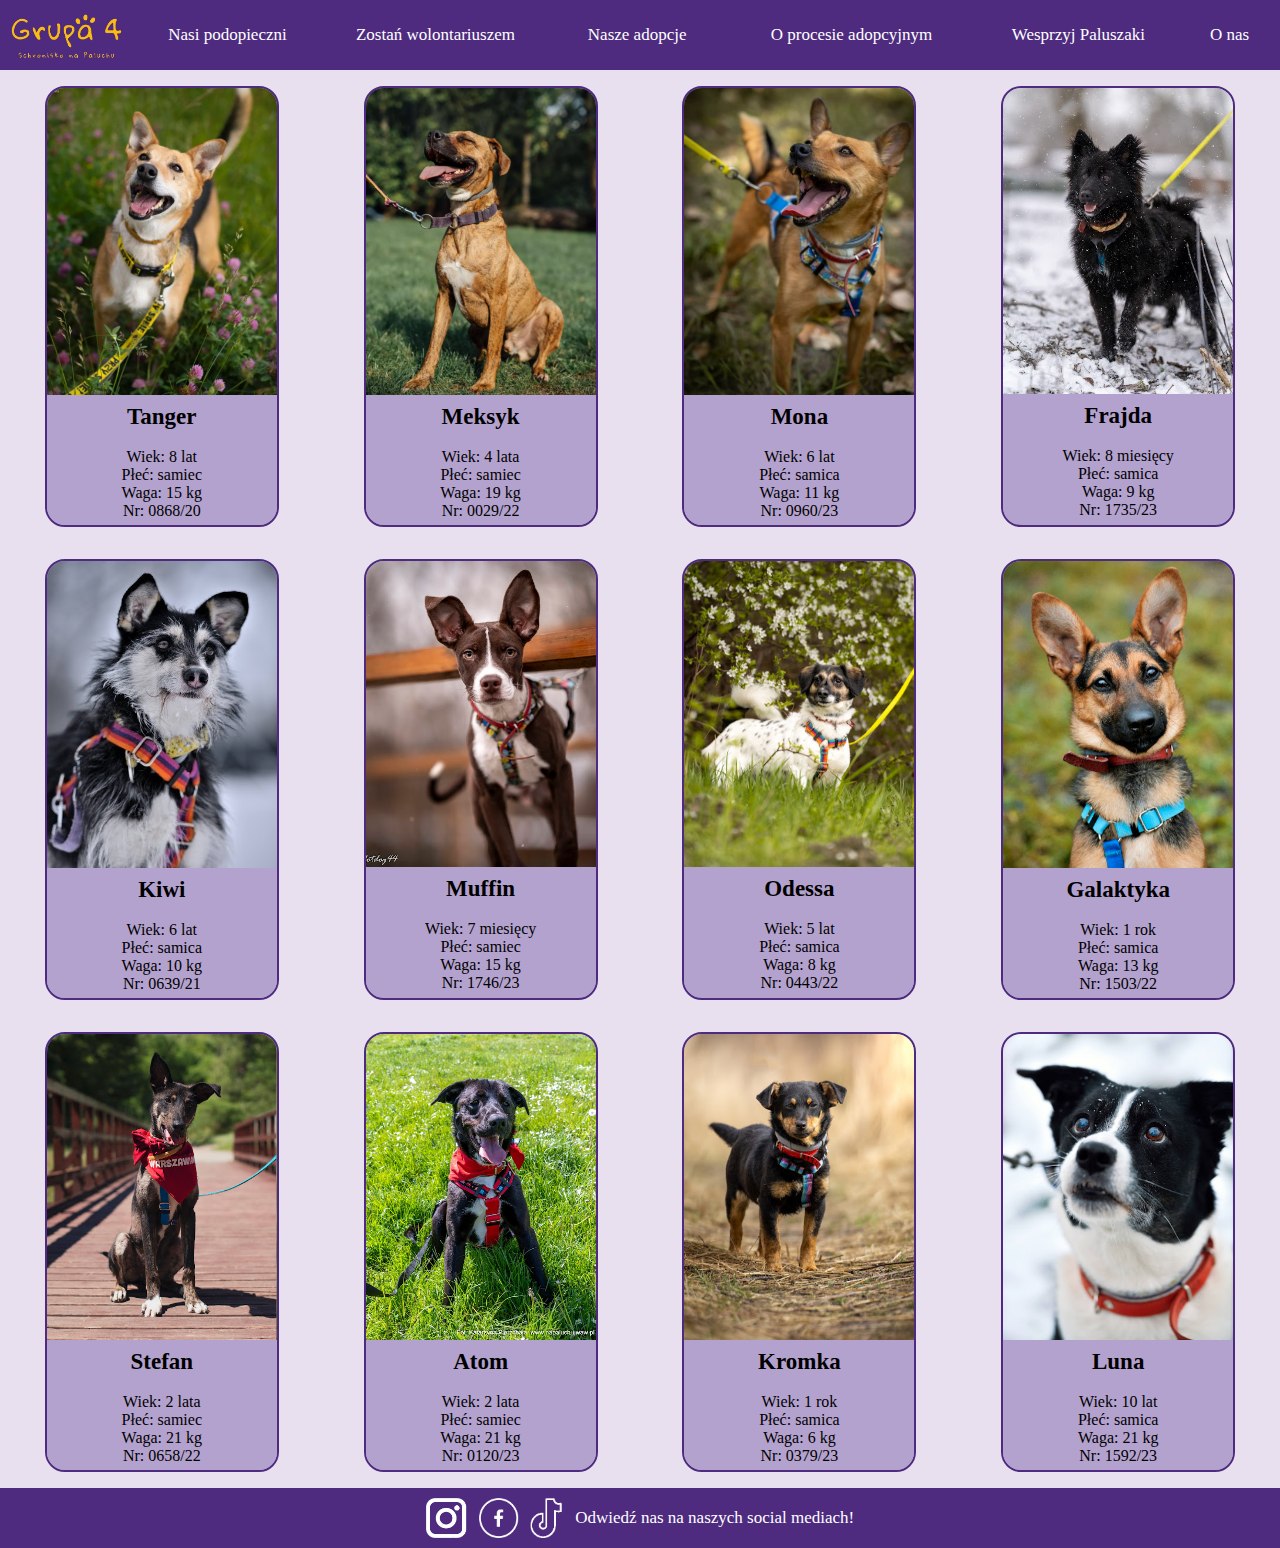
==== index.html @ a9707f10 "Update index.html" ====
<!DOCTYPE html>
<html lang="pl-PL">
<head>
    <meta charset="utf-8">
    <style>
        body {
            margin: 0;
            padding: 0;
        }

        .tab {
            width: 100%;
            display: flex;
            margin: 0;
            padding: 0;
        }

        .tab button {
            background-color: #4e2b7f;
            height: 70px;
            font-family: Verdana;
            font-size: 17px;
            color: white;
            border: none;
            margin: 0;
            padding: 0;
        }

        .tab button:hover {
            background-color: #390D6C;
        }

        .button1 {
            width: 15%;
        }

        .button2 {
            width: 18%;
        }

        .button3 {
            width: 14%;
        }

        .button4 {
            width: 20%;
        }

        .button5 {
            width: 16%;
        }

        .button6 {
            width: 8%;
        }

        .pets {
            display: flex;
            flex-wrap: wrap;
            justify-content: space-evenly;
        }

        .pets img {
            width: 230px;
        }

        .pets figcaption {
            font-family: Verdana;
            font-size: 16px;
            text-align: center;
            padding: 5px;
            background: #b4a2ce;
        }
        .pet-info {
            border: 2px solid #4e2b7f;
            border-radius: 20px;
            overflow: hidden;
            background: #b4a2ce;
        }
        .sm {
            display: flex;
            flex-wrap: wrap;
            top: 100%;
            height: 60px;
            left: 0;
            padding: 5px;
            background-color: #4e2b7f;
            font-family: Verdana;
            font-size: 17px;
            color: white;
            margin-bottom: 0;
            padding: 0;
            justify-content: center;
            align-items: center;
        }
        .pet-name {
            font-size: 23px;
        }
    </style>

    <title>Moja strona</title>
</head>
<body style="background-color: #e8e0ef">

    <div class="tab">
        <img src="LogoG4.png" alt="Logo G4" style="height:70px;">
        <button class="button1">Nasi podopieczni</button>
        <button class="button2">Zostań wolontariuszem</button>
        <button class="button3">Nasze adopcje</button>
        <button class="button4">O procesie adopcyjnym</button>
        <button class="button5">Wesprzyj Paluszaki</button>
        <button class="button6">O nas</button>
    </div>

    <div class="pets">
        <figure class="pet-info">
            <img src="Tanger.png" alt="Tanger">
            <figcaption>
                <b class="pet-name">Tanger</b><br><br>
                Wiek: 8 lat<br>
                Płeć: samiec<br>
                Waga: 15 kg<br>
                Nr: 0868/20
            </figcaption>
        </figure>
        <figure class="pet-info">
            <img src="Meksyk.png" alt="Meksyk">
            <figcaption>
                <b class="pet-name">Meksyk</b><br><br>
                Wiek: 4 lata<br>
                Płeć: samiec<br>
                Waga: 19 kg<br>
                Nr: 0029/22
            </figcaption>
        </figure>
        <figure class="pet-info">
            <img src="Mona.png" alt="Mona">
            <figcaption>
                <b class="pet-name">Mona</b><br><br>
                Wiek: 6 lat<br>
                Płeć: samica<br>
                Waga: 11 kg<br>
                Nr: 0960/23
            </figcaption>
        </figure>
        <figure class="pet-info">
            <img src="Frajda.jpg" alt="Frajda">
            <figcaption>
                <b class="pet-name">Frajda</b><br><br>
                Wiek: 8 miesięcy<br>
                Płeć: samica<br>
                Waga: 9 kg<br>
                Nr: 1735/23
            </figcaption>
        </figure>
        <figure class="pet-info">
            <img src="Kiwi.jpg" alt="Kiwi">
            <figcaption>
                <b class="pet-name">Kiwi</b><br><br>
                Wiek: 6 lat<br>
                Płeć: samica<br>
                Waga: 10 kg<br>
                Nr: 0639/21
            </figcaption>
        </figure>
        <figure class="pet-info">
            <img src="Muffin.png" alt="Muffin">
            <figcaption>
                <b class="pet-name">Muffin</b><br><br>
                Wiek: 7 miesięcy<br>
                Płeć: samiec<br>
                Waga: 15 kg<br>
                Nr: 1746/23
            </figcaption>
        </figure>
        <figure class="pet-info">
            <img src="Odessa.png" alt="Odessa">
            <figcaption>
                <b class="pet-name">Odessa</b><br><br>
                Wiek: 5 lat<br>
                Płeć: samica<br>
                Waga: 8 kg<br>
                Nr: 0443/22
            </figcaption>
        </figure>
        <figure class="pet-info">
            <img src="Galaktyka.png" alt="Galaktyka">
            <figcaption>
                <b class="pet-name">Galaktyka</b><br><br>
                Wiek: 1 rok<br>
                Płeć: samica<br>
                Waga: 13 kg<br>
                Nr: 1503/22
            </figcaption>
        </figure>
        <figure class="pet-info">
            <img src="Stefan.png" alt="Stefan">
            <figcaption>
                <b class="pet-name">Stefan</b><br><br>
                Wiek: 2 lata<br>
                Płeć: samiec<br>
                Waga: 21 kg<br>
                Nr: 0658/22
            </figcaption>
        </figure>
        <figure class="pet-info">
            <img src="Atom.png" alt="Atom">
            <figcaption>
                <b class="pet-name">Atom</b><br><br>
                Wiek: 2 lata<br>
                Płeć: samiec<br>
                Waga: 21 kg<br>
                Nr: 0120/23
            </figcaption>
        </figure>
        <figure class="pet-info">
            <img src="Kromka.png" alt="Kromka">
            <figcaption>
                <b class="pet-name">Kromka</b><br><br>
                Wiek: 1 rok<br>
                Płeć: samica<br>
                Waga: 6 kg<br>
                Nr: 0379/23
            </figcaption>
        </figure>
        <figure class="pet-info">
            <img src="Luna.png" alt="Luna">
            <figcaption>
                <b class="pet-name">Luna</b><br><br>
                Wiek: 10 lat<br>
                Płeć: samica<br>
                Waga: 21 kg<br>
                Nr: 1592/23
            </figcaption>
        </figure>
    </div>
    <div class="sm">
        <img src="Instagram.png" alt="Ig" style="height:40px;">
        <img src="Facebook.png" alt="Fb" style="height:40px;">
        <img src="Tiktok.png" alt="Tt" style="height:40px;">
        Odwiedź nas na naszych social mediach!
    </div>
</body>
</html>
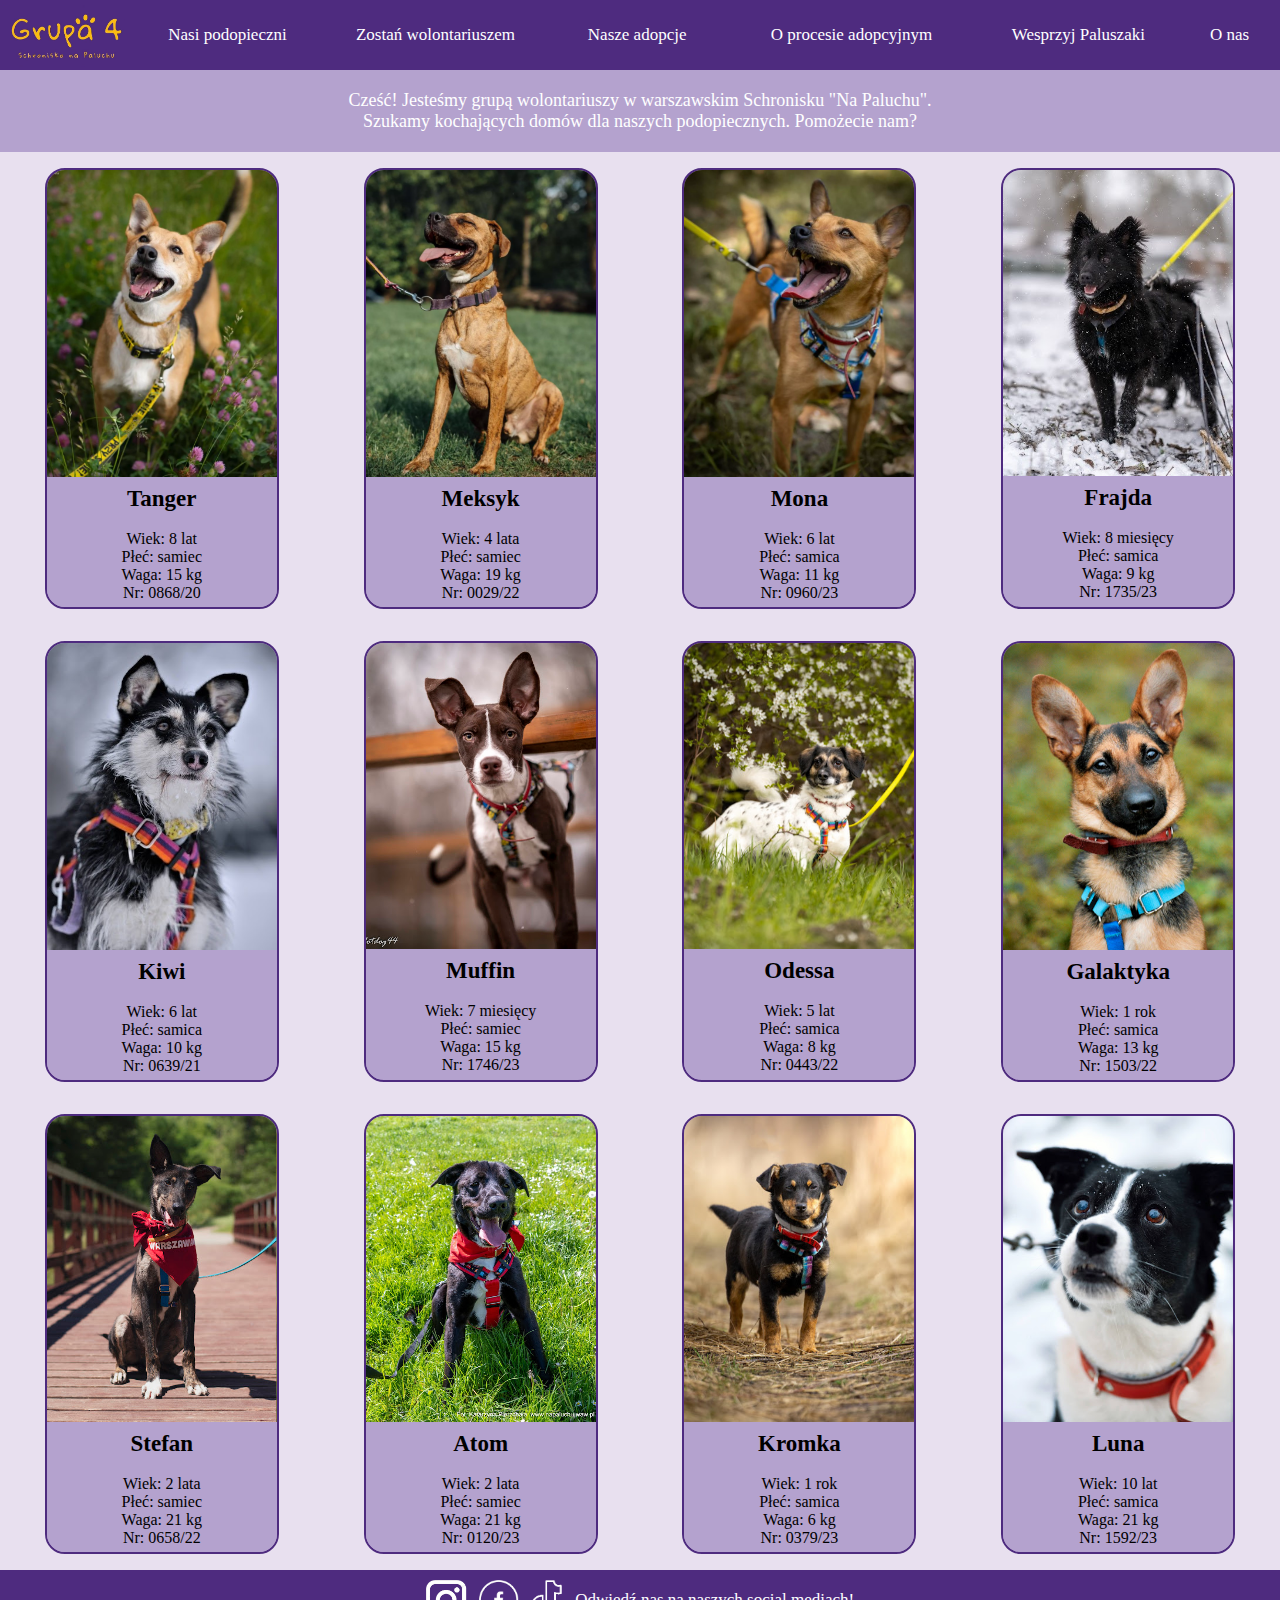
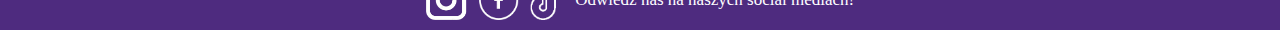
==== commit d5055440: "Update index.html" ====
--- a/index.html
+++ b/index.html
@@ -15,20 +15,20 @@
             padding: 0;
         }
 
-        .tab button {
-            background-color: #4e2b7f;
-            height: 70px;
-            font-family: Verdana;
-            font-size: 17px;
-            color: white;
-            border: none;
-            margin: 0;
-            padding: 0;
-        }
-
-        .tab button:hover {
-            background-color: #390D6C;
-        }
+            .tab button {
+                background-color: #4e2b7f;
+                height: 70px;
+                font-family: Verdana;
+                font-size: 17px;
+                color: white;
+                border: none;
+                margin: 0;
+                padding: 0;
+            }
+
+                .tab button:hover {
+                    background-color: #390D6C;
+                }
 
         .button1 {
             width: 15%;
@@ -52,6 +52,15 @@
 
         .button6 {
             width: 8%;
+        }
+
+        .Hello {
+            font-family: Verdana;
+            font-size: 18px;
+            text-align: center;
+            color: white;
+            padding: 20px;
+            background: #b4a2ce;
         }
 
         .pets {
@@ -60,23 +69,25 @@
             justify-content: space-evenly;
         }
 
-        .pets img {
-            width: 230px;
-        }
-
-        .pets figcaption {
-            font-family: Verdana;
-            font-size: 16px;
-            text-align: center;
-            padding: 5px;
-            background: #b4a2ce;
-        }
+            .pets img {
+                width: 230px;
+            }
+
+            .pets figcaption {
+                font-family: Verdana;
+                font-size: 16px;
+                text-align: center;
+                padding: 5px;
+                background: #b4a2ce;
+            }
+
         .pet-info {
             border: 2px solid #4e2b7f;
             border-radius: 20px;
             overflow: hidden;
             background: #b4a2ce;
         }
+
         .sm {
             display: flex;
             flex-wrap: wrap;
@@ -93,12 +104,13 @@
             justify-content: center;
             align-items: center;
         }
+
         .pet-name {
             font-size: 23px;
         }
     </style>
 
-    <title>Moja strona</title>
+    <title>Grupa 4 na Paluchu</title>
 </head>
 <body style="background-color: #e8e0ef">
 
@@ -111,134 +123,138 @@
         <button class="button5">Wesprzyj Paluszaki</button>
         <button class="button6">O nas</button>
     </div>
-
-    <div class="pets">
-        <figure class="pet-info">
-            <img src="Tanger.png" alt="Tanger">
-            <figcaption>
-                <b class="pet-name">Tanger</b><br><br>
-                Wiek: 8 lat<br>
-                Płeć: samiec<br>
-                Waga: 15 kg<br>
-                Nr: 0868/20
-            </figcaption>
-        </figure>
-        <figure class="pet-info">
-            <img src="Meksyk.png" alt="Meksyk">
-            <figcaption>
-                <b class="pet-name">Meksyk</b><br><br>
-                Wiek: 4 lata<br>
-                Płeć: samiec<br>
-                Waga: 19 kg<br>
-                Nr: 0029/22
-            </figcaption>
-        </figure>
-        <figure class="pet-info">
-            <img src="Mona.png" alt="Mona">
-            <figcaption>
-                <b class="pet-name">Mona</b><br><br>
-                Wiek: 6 lat<br>
-                Płeć: samica<br>
-                Waga: 11 kg<br>
-                Nr: 0960/23
-            </figcaption>
-        </figure>
-        <figure class="pet-info">
-            <img src="Frajda.jpg" alt="Frajda">
-            <figcaption>
-                <b class="pet-name">Frajda</b><br><br>
-                Wiek: 8 miesięcy<br>
-                Płeć: samica<br>
-                Waga: 9 kg<br>
-                Nr: 1735/23
-            </figcaption>
-        </figure>
-        <figure class="pet-info">
-            <img src="Kiwi.jpg" alt="Kiwi">
-            <figcaption>
-                <b class="pet-name">Kiwi</b><br><br>
-                Wiek: 6 lat<br>
-                Płeć: samica<br>
-                Waga: 10 kg<br>
-                Nr: 0639/21
-            </figcaption>
-        </figure>
-        <figure class="pet-info">
-            <img src="Muffin.png" alt="Muffin">
-            <figcaption>
-                <b class="pet-name">Muffin</b><br><br>
-                Wiek: 7 miesięcy<br>
-                Płeć: samiec<br>
-                Waga: 15 kg<br>
-                Nr: 1746/23
-            </figcaption>
-        </figure>
-        <figure class="pet-info">
-            <img src="Odessa.png" alt="Odessa">
-            <figcaption>
-                <b class="pet-name">Odessa</b><br><br>
-                Wiek: 5 lat<br>
-                Płeć: samica<br>
-                Waga: 8 kg<br>
-                Nr: 0443/22
-            </figcaption>
-        </figure>
-        <figure class="pet-info">
-            <img src="Galaktyka.png" alt="Galaktyka">
-            <figcaption>
-                <b class="pet-name">Galaktyka</b><br><br>
-                Wiek: 1 rok<br>
-                Płeć: samica<br>
-                Waga: 13 kg<br>
-                Nr: 1503/22
-            </figcaption>
-        </figure>
-        <figure class="pet-info">
-            <img src="Stefan.png" alt="Stefan">
-            <figcaption>
-                <b class="pet-name">Stefan</b><br><br>
-                Wiek: 2 lata<br>
-                Płeć: samiec<br>
-                Waga: 21 kg<br>
-                Nr: 0658/22
-            </figcaption>
-        </figure>
-        <figure class="pet-info">
-            <img src="Atom.png" alt="Atom">
-            <figcaption>
-                <b class="pet-name">Atom</b><br><br>
-                Wiek: 2 lata<br>
-                Płeć: samiec<br>
-                Waga: 21 kg<br>
-                Nr: 0120/23
-            </figcaption>
-        </figure>
-        <figure class="pet-info">
-            <img src="Kromka.png" alt="Kromka">
-            <figcaption>
-                <b class="pet-name">Kromka</b><br><br>
-                Wiek: 1 rok<br>
-                Płeć: samica<br>
-                Waga: 6 kg<br>
-                Nr: 0379/23
-            </figcaption>
-        </figure>
-        <figure class="pet-info">
-            <img src="Luna.png" alt="Luna">
-            <figcaption>
-                <b class="pet-name">Luna</b><br><br>
-                Wiek: 10 lat<br>
-                Płeć: samica<br>
-                Waga: 21 kg<br>
-                Nr: 1592/23
-            </figcaption>
-        </figure>
+    <div class="Hello">
+        Cześć! Jesteśmy grupą wolontariuszy w warszawskim Schronisku "Na Paluchu".<br>
+        Szukamy kochających domów dla naszych podopiecznych. Pomożecie nam?
     </div>
-    <div class="sm">
-        <img src="Instagram.png" alt="Ig" style="height:40px;">
-        <img src="Facebook.png" alt="Fb" style="height:40px;">
-        <img src="Tiktok.png" alt="Tt" style="height:40px;">
-        Odwiedź nas na naszych social mediach!
-    </div>
+
+        <div class="pets">
+            <figure class="pet-info">
+                <img src="Tanger.png" alt="Tanger">
+                <figcaption>
+                    <b class="pet-name">Tanger</b><br><br>
+                    Wiek: 8 lat<br>
+                    Płeć: samiec<br>
+                    Waga: 15 kg<br>
+                    Nr: 0868/20
+                </figcaption>
+            </figure>
+            <figure class="pet-info">
+                <img src="Meksyk.png" alt="Meksyk">
+                <figcaption>
+                    <b class="pet-name">Meksyk</b><br><br>
+                    Wiek: 4 lata<br>
+                    Płeć: samiec<br>
+                    Waga: 19 kg<br>
+                    Nr: 0029/22
+                </figcaption>
+            </figure>
+            <figure class="pet-info">
+                <img src="Mona.png" alt="Mona">
+                <figcaption>
+                    <b class="pet-name">Mona</b><br><br>
+                    Wiek: 6 lat<br>
+                    Płeć: samica<br>
+                    Waga: 11 kg<br>
+                    Nr: 0960/23
+                </figcaption>
+            </figure>
+            <figure class="pet-info">
+                <img src="Frajda.jpg" alt="Frajda">
+                <figcaption>
+                    <b class="pet-name">Frajda</b><br><br>
+                    Wiek: 8 miesięcy<br>
+                    Płeć: samica<br>
+                    Waga: 9 kg<br>
+                    Nr: 1735/23
+                </figcaption>
+            </figure>
+            <figure class="pet-info">
+                <img src="Kiwi.jpg" alt="Kiwi">
+                <figcaption>
+                    <b class="pet-name">Kiwi</b><br><br>
+                    Wiek: 6 lat<br>
+                    Płeć: samica<br>
+                    Waga: 10 kg<br>
+                    Nr: 0639/21
+                </figcaption>
+            </figure>
+            <figure class="pet-info">
+                <img src="Muffin.png" alt="Muffin">
+                <figcaption>
+                    <b class="pet-name">Muffin</b><br><br>
+                    Wiek: 7 miesięcy<br>
+                    Płeć: samiec<br>
+                    Waga: 15 kg<br>
+                    Nr: 1746/23
+                </figcaption>
+            </figure>
+            <figure class="pet-info">
+                <img src="Odessa.png" alt="Odessa">
+                <figcaption>
+                    <b class="pet-name">Odessa</b><br><br>
+                    Wiek: 5 lat<br>
+                    Płeć: samica<br>
+                    Waga: 8 kg<br>
+                    Nr: 0443/22
+                </figcaption>
+            </figure>
+            <figure class="pet-info">
+                <img src="Galaktyka.png" alt="Galaktyka">
+                <figcaption>
+                    <b class="pet-name">Galaktyka</b><br><br>
+                    Wiek: 1 rok<br>
+                    Płeć: samica<br>
+                    Waga: 13 kg<br>
+                    Nr: 1503/22
+                </figcaption>
+            </figure>
+            <figure class="pet-info">
+                <img src="Stefan.png" alt="Stefan">
+                <figcaption>
+                    <b class="pet-name">Stefan</b><br><br>
+                    Wiek: 2 lata<br>
+                    Płeć: samiec<br>
+                    Waga: 21 kg<br>
+                    Nr: 0658/22
+                </figcaption>
+            </figure>
+            <figure class="pet-info">
+                <img src="Atom.png" alt="Atom">
+                <figcaption>
+                    <b class="pet-name">Atom</b><br><br>
+                    Wiek: 2 lata<br>
+                    Płeć: samiec<br>
+                    Waga: 21 kg<br>
+                    Nr: 0120/23
+                </figcaption>
+            </figure>
+            <figure class="pet-info">
+                <img src="Kromka.png" alt="Kromka">
+                <figcaption>
+                    <b class="pet-name">Kromka</b><br><br>
+                    Wiek: 1 rok<br>
+                    Płeć: samica<br>
+                    Waga: 6 kg<br>
+                    Nr: 0379/23
+                </figcaption>
+            </figure>
+            <figure class="pet-info">
+                <img src="Luna.png" alt="Luna">
+                <figcaption>
+                    <b class="pet-name">Luna</b><br><br>
+                    Wiek: 10 lat<br>
+                    Płeć: samica<br>
+                    Waga: 21 kg<br>
+                    Nr: 1592/23
+                </figcaption>
+            </figure>
+        </div>
+        <div class="sm">
+            <img src="Instagram.png" alt="Ig" style="height:40px;">
+            <img src="Facebook.png" alt="Fb" style="height:40px;">
+            <img src="Tiktok.png" alt="Tt" style="height:40px;">
+            Odwiedź nas na naszych social mediach!
+        </div>
 </body>
-</html> 
+</html>
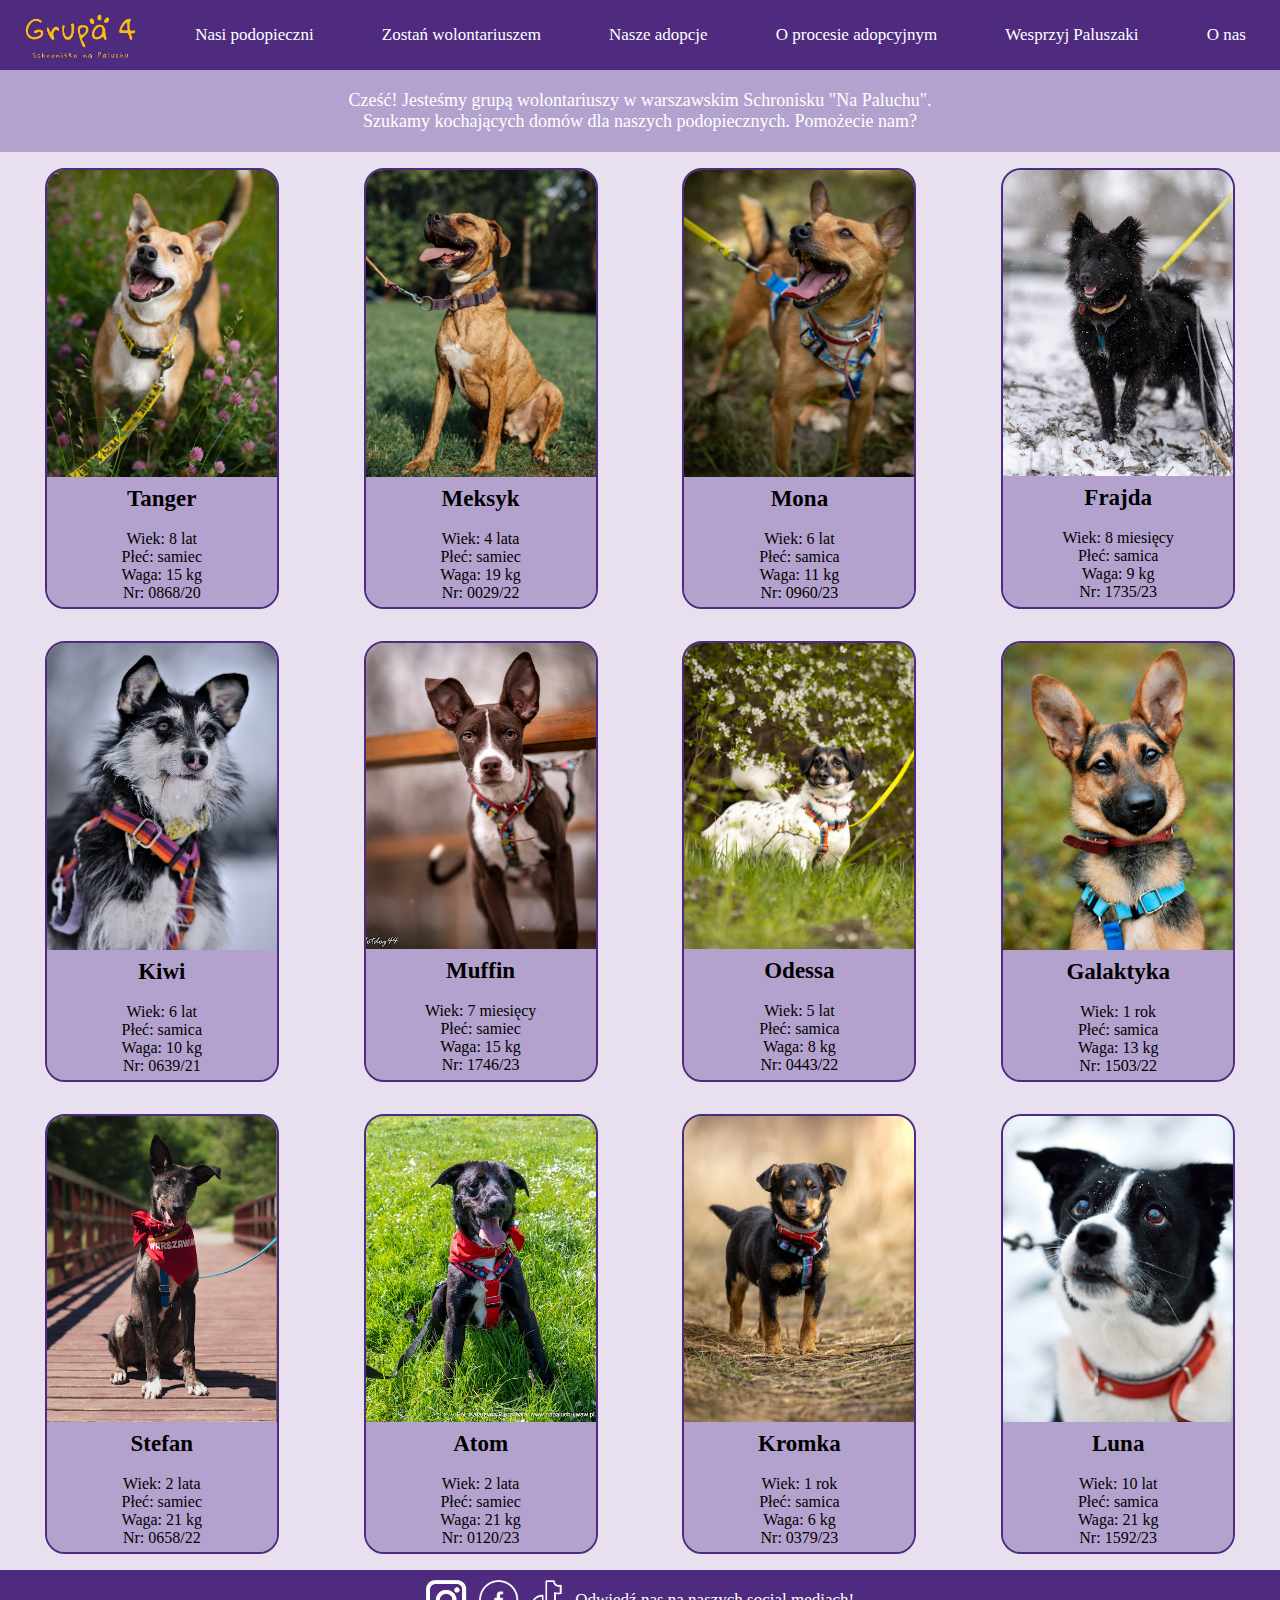
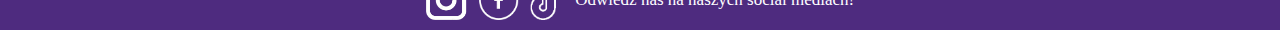
==== commit 2b497636: "Update index.html" ====
--- a/index.html
+++ b/index.html
@@ -11,47 +11,24 @@
         .tab {
             width: 100%;
             display: flex;
-            margin: 0;
-            padding: 0;
-        }
-
-            .tab button {
-                background-color: #4e2b7f;
-                height: 70px;
-                font-family: Verdana;
-                font-size: 17px;
-                color: white;
-                border: none;
-                margin: 0;
-                padding: 0;
-            }
-
-                .tab button:hover {
-                    background-color: #390D6C;
-                }
-
-        .button1 {
-            width: 15%;
-        }
-
-        .button2 {
-            width: 18%;
-        }
-
-        .button3 {
-            width: 14%;
-        }
-
-        .button4 {
-            width: 20%;
-        }
-
-        .button5 {
-            width: 16%;
-        }
-
-        .button6 {
-            width: 8%;
+            justify-content: space-around; 
+            align-items: center; 
+            background-color: #4e2b7f; 
+        }
+
+        .tab button {
+           background-color: #4e2b7f;
+           height: 70px;
+           font-family: Verdana;
+           font-size: 17px;
+           color: white;
+           border: none;
+           margin: 0;
+           padding: 0 20px; 
+        }
+
+        .tab button:hover {
+            background-color: #390D6C;
         }
 
         .Hello {
@@ -69,17 +46,17 @@
             justify-content: space-evenly;
         }
 
-            .pets img {
-                width: 230px;
-            }
-
-            .pets figcaption {
-                font-family: Verdana;
-                font-size: 16px;
-                text-align: center;
-                padding: 5px;
-                background: #b4a2ce;
-            }
+        .pets img {
+            width: 230px;
+        }
+
+        .pets figcaption {
+            font-family: Verdana;
+            font-size: 16px;
+            text-align: center;
+            padding: 5px;
+            background: #b4a2ce;
+        }
 
         .pet-info {
             border: 2px solid #4e2b7f;
@@ -116,145 +93,145 @@
 
     <div class="tab">
         <img src="LogoG4.png" alt="Logo G4" style="height:70px;">
-        <button class="button1">Nasi podopieczni</button>
-        <button class="button2">Zostań wolontariuszem</button>
-        <button class="button3">Nasze adopcje</button>
-        <button class="button4">O procesie adopcyjnym</button>
-        <button class="button5">Wesprzyj Paluszaki</button>
-        <button class="button6">O nas</button>
+        <button>Nasi podopieczni</button>
+        <button>Zostań wolontariuszem</button>
+        <button>Nasze adopcje</button>
+        <button>O procesie adopcyjnym</button>
+        <button>Wesprzyj Paluszaki</button>
+        <button>O nas</button>
     </div>
     <div class="Hello">
         Cześć! Jesteśmy grupą wolontariuszy w warszawskim Schronisku "Na Paluchu".<br>
         Szukamy kochających domów dla naszych podopiecznych. Pomożecie nam?
     </div>
 
-        <div class="pets">
-            <figure class="pet-info">
-                <img src="Tanger.png" alt="Tanger">
-                <figcaption>
-                    <b class="pet-name">Tanger</b><br><br>
-                    Wiek: 8 lat<br>
-                    Płeć: samiec<br>
-                    Waga: 15 kg<br>
-                    Nr: 0868/20
-                </figcaption>
-            </figure>
-            <figure class="pet-info">
-                <img src="Meksyk.png" alt="Meksyk">
-                <figcaption>
-                    <b class="pet-name">Meksyk</b><br><br>
-                    Wiek: 4 lata<br>
-                    Płeć: samiec<br>
-                    Waga: 19 kg<br>
-                    Nr: 0029/22
-                </figcaption>
-            </figure>
-            <figure class="pet-info">
-                <img src="Mona.png" alt="Mona">
-                <figcaption>
-                    <b class="pet-name">Mona</b><br><br>
-                    Wiek: 6 lat<br>
-                    Płeć: samica<br>
-                    Waga: 11 kg<br>
-                    Nr: 0960/23
-                </figcaption>
-            </figure>
-            <figure class="pet-info">
-                <img src="Frajda.jpg" alt="Frajda">
-                <figcaption>
-                    <b class="pet-name">Frajda</b><br><br>
-                    Wiek: 8 miesięcy<br>
-                    Płeć: samica<br>
-                    Waga: 9 kg<br>
-                    Nr: 1735/23
-                </figcaption>
-            </figure>
-            <figure class="pet-info">
-                <img src="Kiwi.jpg" alt="Kiwi">
-                <figcaption>
-                    <b class="pet-name">Kiwi</b><br><br>
-                    Wiek: 6 lat<br>
-                    Płeć: samica<br>
-                    Waga: 10 kg<br>
-                    Nr: 0639/21
-                </figcaption>
-            </figure>
-            <figure class="pet-info">
-                <img src="Muffin.png" alt="Muffin">
-                <figcaption>
-                    <b class="pet-name">Muffin</b><br><br>
-                    Wiek: 7 miesięcy<br>
-                    Płeć: samiec<br>
-                    Waga: 15 kg<br>
-                    Nr: 1746/23
-                </figcaption>
-            </figure>
-            <figure class="pet-info">
-                <img src="Odessa.png" alt="Odessa">
-                <figcaption>
-                    <b class="pet-name">Odessa</b><br><br>
-                    Wiek: 5 lat<br>
-                    Płeć: samica<br>
-                    Waga: 8 kg<br>
-                    Nr: 0443/22
-                </figcaption>
-            </figure>
-            <figure class="pet-info">
-                <img src="Galaktyka.png" alt="Galaktyka">
-                <figcaption>
-                    <b class="pet-name">Galaktyka</b><br><br>
-                    Wiek: 1 rok<br>
-                    Płeć: samica<br>
-                    Waga: 13 kg<br>
-                    Nr: 1503/22
-                </figcaption>
-            </figure>
-            <figure class="pet-info">
-                <img src="Stefan.png" alt="Stefan">
-                <figcaption>
-                    <b class="pet-name">Stefan</b><br><br>
-                    Wiek: 2 lata<br>
-                    Płeć: samiec<br>
-                    Waga: 21 kg<br>
-                    Nr: 0658/22
-                </figcaption>
-            </figure>
-            <figure class="pet-info">
-                <img src="Atom.png" alt="Atom">
-                <figcaption>
-                    <b class="pet-name">Atom</b><br><br>
-                    Wiek: 2 lata<br>
-                    Płeć: samiec<br>
-                    Waga: 21 kg<br>
-                    Nr: 0120/23
-                </figcaption>
-            </figure>
-            <figure class="pet-info">
-                <img src="Kromka.png" alt="Kromka">
-                <figcaption>
-                    <b class="pet-name">Kromka</b><br><br>
-                    Wiek: 1 rok<br>
-                    Płeć: samica<br>
-                    Waga: 6 kg<br>
-                    Nr: 0379/23
-                </figcaption>
-            </figure>
-            <figure class="pet-info">
-                <img src="Luna.png" alt="Luna">
-                <figcaption>
-                    <b class="pet-name">Luna</b><br><br>
-                    Wiek: 10 lat<br>
-                    Płeć: samica<br>
-                    Waga: 21 kg<br>
-                    Nr: 1592/23
-                </figcaption>
-            </figure>
-        </div>
-        <div class="sm">
-            <img src="Instagram.png" alt="Ig" style="height:40px;">
-            <img src="Facebook.png" alt="Fb" style="height:40px;">
-            <img src="Tiktok.png" alt="Tt" style="height:40px;">
-            Odwiedź nas na naszych social mediach!
-        </div>
+    <div class="pets">
+        <figure class="pet-info">
+            <img src="Tanger.png" alt="Tanger">
+            <figcaption>
+                <b class="pet-name">Tanger</b><br><br>
+                Wiek: 8 lat<br>
+                Płeć: samiec<br>
+                Waga: 15 kg<br>
+                Nr: 0868/20
+            </figcaption>
+        </figure>
+        <figure class="pet-info">
+            <img src="Meksyk.png" alt="Meksyk">
+            <figcaption>
+                <b class="pet-name">Meksyk</b><br><br>
+                Wiek: 4 lata<br>
+                Płeć: samiec<br>
+                Waga: 19 kg<br>
+                Nr: 0029/22
+            </figcaption>
+        </figure>
+        <figure class="pet-info">
+            <img src="Mona.png" alt="Mona">
+            <figcaption>
+                <b class="pet-name">Mona</b><br><br>
+                Wiek: 6 lat<br>
+                Płeć: samica<br>
+                Waga: 11 kg<br>
+                Nr: 0960/23
+            </figcaption>
+        </figure>
+        <figure class="pet-info">
+            <img src="Frajda.jpg" alt="Frajda">
+            <figcaption>
+                <b class="pet-name">Frajda</b><br><br>
+                Wiek: 8 miesięcy<br>
+                Płeć: samica<br>
+                Waga: 9 kg<br>
+                Nr: 1735/23
+            </figcaption>
+        </figure>
+        <figure class="pet-info">
+            <img src="Kiwi.jpg" alt="Kiwi">
+            <figcaption>
+                <b class="pet-name">Kiwi</b><br><br>
+                Wiek: 6 lat<br>
+                Płeć: samica<br>
+                Waga: 10 kg<br>
+                Nr: 0639/21
+            </figcaption>
+        </figure>
+        <figure class="pet-info">
+            <img src="Muffin.png" alt="Muffin">
+            <figcaption>
+                <b class="pet-name">Muffin</b><br><br>
+                Wiek: 7 miesięcy<br>
+                Płeć: samiec<br>
+                Waga: 15 kg<br>
+                Nr: 1746/23
+            </figcaption>
+        </figure>
+        <figure class="pet-info">
+            <img src="Odessa.png" alt="Odessa">
+            <figcaption>
+                <b class="pet-name">Odessa</b><br><br>
+                Wiek: 5 lat<br>
+                Płeć: samica<br>
+                Waga: 8 kg<br>
+                Nr: 0443/22
+            </figcaption>
+        </figure>
+        <figure class="pet-info">
+            <img src="Galaktyka.png" alt="Galaktyka">
+            <figcaption>
+                <b class="pet-name">Galaktyka</b><br><br>
+                Wiek: 1 rok<br>
+                Płeć: samica<br>
+                Waga: 13 kg<br>
+                Nr: 1503/22
+            </figcaption>
+        </figure>
+        <figure class="pet-info">
+            <img src="Stefan.png" alt="Stefan">
+            <figcaption>
+                <b class="pet-name">Stefan</b><br><br>
+                Wiek: 2 lata<br>
+                Płeć: samiec<br>
+                Waga: 21 kg<br>
+                Nr: 0658/22
+            </figcaption>
+        </figure>
+        <figure class="pet-info">
+            <img src="Atom.png" alt="Atom">
+            <figcaption>
+                <b class="pet-name">Atom</b><br><br>
+                Wiek: 2 lata<br>
+                Płeć: samiec<br>
+                Waga: 21 kg<br>
+                Nr: 0120/23
+            </figcaption>
+        </figure>
+        <figure class="pet-info">
+            <img src="Kromka.png" alt="Kromka">
+            <figcaption>
+                <b class="pet-name">Kromka</b><br><br>
+                Wiek: 1 rok<br>
+                Płeć: samica<br>
+                Waga: 6 kg<br>
+                Nr: 0379/23
+            </figcaption>
+        </figure>
+        <figure class="pet-info">
+            <img src="Luna.png" alt="Luna">
+            <figcaption>
+                <b class="pet-name">Luna</b><br><br>
+                Wiek: 10 lat<br>
+                Płeć: samica<br>
+                Waga: 21 kg<br>
+                Nr: 1592/23
+            </figcaption>
+        </figure>
+    </div>
+    <div class="sm">
+        <img src="Instagram.png" alt="Ig" style="height:40px;">
+        <img src="Facebook.png" alt="Fb" style="height:40px;">
+        <img src="Tiktok.png" alt="Tt" style="height:40px;">
+        Odwiedź nas na naszych social mediach!
+    </div>
 </body>
 </html>
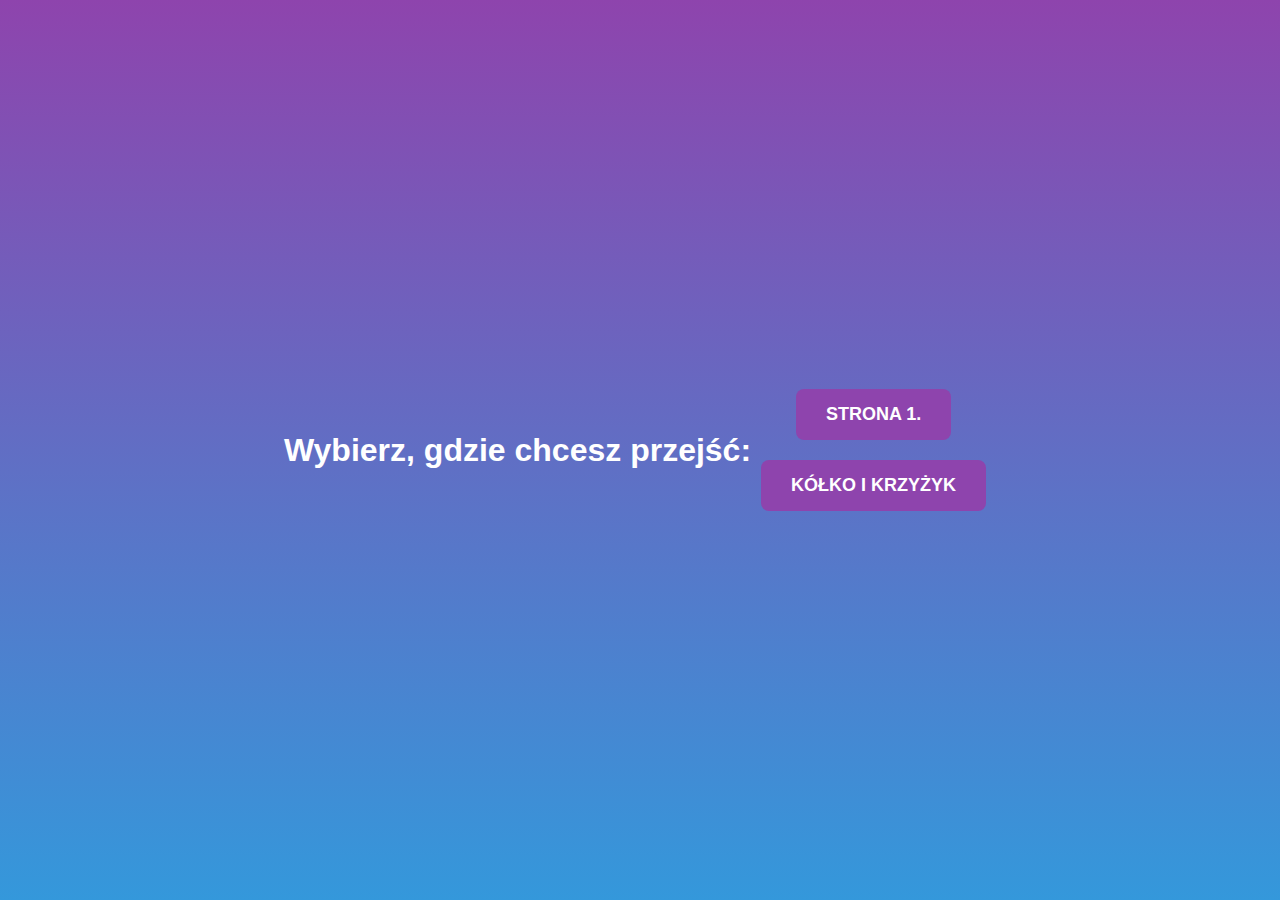
==== commit a6583a6c: "Add files via upload" ====
--- a/index.html
+++ b/index.html
@@ -1,237 +1,56 @@
-<!DOCTYPE html>
-<html lang="pl-PL">
-<head>
-    <meta charset="utf-8">
-    <style>
-        body {
-            margin: 0;
-            padding: 0;
-        }
-
-        .tab {
-            width: 100%;
-            display: flex;
-            justify-content: space-around; 
-            align-items: center; 
-            background-color: #4e2b7f; 
-        }
-
-        .tab button {
-           background-color: #4e2b7f;
-           height: 70px;
-           font-family: Verdana;
-           font-size: 17px;
-           color: white;
-           border: none;
-           margin: 0;
-           padding: 0 20px; 
-        }
-
-        .tab button:hover {
-            background-color: #390D6C;
-        }
-
-        .Hello {
-            font-family: Verdana;
-            font-size: 18px;
-            text-align: center;
-            color: white;
-            padding: 20px;
-            background: #b4a2ce;
-        }
-
-        .pets {
-            display: flex;
-            flex-wrap: wrap;
-            justify-content: space-evenly;
-        }
-
-        .pets img {
-            width: 230px;
-        }
-
-        .pets figcaption {
-            font-family: Verdana;
-            font-size: 16px;
-            text-align: center;
-            padding: 5px;
-            background: #b4a2ce;
-        }
-
-        .pet-info {
-            border: 2px solid #4e2b7f;
-            border-radius: 20px;
-            overflow: hidden;
-            background: #b4a2ce;
-        }
-
-        .sm {
-            display: flex;
-            flex-wrap: wrap;
-            top: 100%;
-            height: 60px;
-            left: 0;
-            padding: 5px;
-            background-color: #4e2b7f;
-            font-family: Verdana;
-            font-size: 17px;
-            color: white;
-            margin-bottom: 0;
-            padding: 0;
-            justify-content: center;
-            align-items: center;
-        }
-
-        .pet-name {
-            font-size: 23px;
-        }
-    </style>
-
-    <title>Grupa 4 na Paluchu</title>
-</head>
-<body style="background-color: #e8e0ef">
-
-    <div class="tab">
-        <img src="LogoG4.png" alt="Logo G4" style="height:70px;">
-        <button>Nasi podopieczni</button>
-        <button>Zostań wolontariuszem</button>
-        <button>Nasze adopcje</button>
-        <button>O procesie adopcyjnym</button>
-        <button>Wesprzyj Paluszaki</button>
-        <button>O nas</button>
-    </div>
-    <div class="Hello">
-        Cześć! Jesteśmy grupą wolontariuszy w warszawskim Schronisku "Na Paluchu".<br>
-        Szukamy kochających domów dla naszych podopiecznych. Pomożecie nam?
-    </div>
-
-    <div class="pets">
-        <figure class="pet-info">
-            <img src="Tanger.png" alt="Tanger">
-            <figcaption>
-                <b class="pet-name">Tanger</b><br><br>
-                Wiek: 8 lat<br>
-                Płeć: samiec<br>
-                Waga: 15 kg<br>
-                Nr: 0868/20
-            </figcaption>
-        </figure>
-        <figure class="pet-info">
-            <img src="Meksyk.png" alt="Meksyk">
-            <figcaption>
-                <b class="pet-name">Meksyk</b><br><br>
-                Wiek: 4 lata<br>
-                Płeć: samiec<br>
-                Waga: 19 kg<br>
-                Nr: 0029/22
-            </figcaption>
-        </figure>
-        <figure class="pet-info">
-            <img src="Mona.png" alt="Mona">
-            <figcaption>
-                <b class="pet-name">Mona</b><br><br>
-                Wiek: 6 lat<br>
-                Płeć: samica<br>
-                Waga: 11 kg<br>
-                Nr: 0960/23
-            </figcaption>
-        </figure>
-        <figure class="pet-info">
-            <img src="Frajda.jpg" alt="Frajda">
-            <figcaption>
-                <b class="pet-name">Frajda</b><br><br>
-                Wiek: 8 miesięcy<br>
-                Płeć: samica<br>
-                Waga: 9 kg<br>
-                Nr: 1735/23
-            </figcaption>
-        </figure>
-        <figure class="pet-info">
-            <img src="Kiwi.jpg" alt="Kiwi">
-            <figcaption>
-                <b class="pet-name">Kiwi</b><br><br>
-                Wiek: 6 lat<br>
-                Płeć: samica<br>
-                Waga: 10 kg<br>
-                Nr: 0639/21
-            </figcaption>
-        </figure>
-        <figure class="pet-info">
-            <img src="Muffin.png" alt="Muffin">
-            <figcaption>
-                <b class="pet-name">Muffin</b><br><br>
-                Wiek: 7 miesięcy<br>
-                Płeć: samiec<br>
-                Waga: 15 kg<br>
-                Nr: 1746/23
-            </figcaption>
-        </figure>
-        <figure class="pet-info">
-            <img src="Odessa.png" alt="Odessa">
-            <figcaption>
-                <b class="pet-name">Odessa</b><br><br>
-                Wiek: 5 lat<br>
-                Płeć: samica<br>
-                Waga: 8 kg<br>
-                Nr: 0443/22
-            </figcaption>
-        </figure>
-        <figure class="pet-info">
-            <img src="Galaktyka.png" alt="Galaktyka">
-            <figcaption>
-                <b class="pet-name">Galaktyka</b><br><br>
-                Wiek: 1 rok<br>
-                Płeć: samica<br>
-                Waga: 13 kg<br>
-                Nr: 1503/22
-            </figcaption>
-        </figure>
-        <figure class="pet-info">
-            <img src="Stefan.png" alt="Stefan">
-            <figcaption>
-                <b class="pet-name">Stefan</b><br><br>
-                Wiek: 2 lata<br>
-                Płeć: samiec<br>
-                Waga: 21 kg<br>
-                Nr: 0658/22
-            </figcaption>
-        </figure>
-        <figure class="pet-info">
-            <img src="Atom.png" alt="Atom">
-            <figcaption>
-                <b class="pet-name">Atom</b><br><br>
-                Wiek: 2 lata<br>
-                Płeć: samiec<br>
-                Waga: 21 kg<br>
-                Nr: 0120/23
-            </figcaption>
-        </figure>
-        <figure class="pet-info">
-            <img src="Kromka.png" alt="Kromka">
-            <figcaption>
-                <b class="pet-name">Kromka</b><br><br>
-                Wiek: 1 rok<br>
-                Płeć: samica<br>
-                Waga: 6 kg<br>
-                Nr: 0379/23
-            </figcaption>
-        </figure>
-        <figure class="pet-info">
-            <img src="Luna.png" alt="Luna">
-            <figcaption>
-                <b class="pet-name">Luna</b><br><br>
-                Wiek: 10 lat<br>
-                Płeć: samica<br>
-                Waga: 21 kg<br>
-                Nr: 1592/23
-            </figcaption>
-        </figure>
-    </div>
-    <div class="sm">
-        <img src="Instagram.png" alt="Ig" style="height:40px;">
-        <img src="Facebook.png" alt="Fb" style="height:40px;">
-        <img src="Tiktok.png" alt="Tt" style="height:40px;">
-        Odwiedź nas na naszych social mediach!
-    </div>
-</body>
-</html>
+<!DOCTYPE html>
+<html lang="pl-PL">
+<head>
+    <meta charset="utf-8">
+    <title>Menu</title>
+    <style>
+        body {
+            font-family: Arial, sans-serif;
+            background: linear-gradient(to bottom, #8e44ad, #3498db);
+            text-align: center;
+            margin: 0;
+            padding: 0;
+            height: 100vh;
+            display: flex;
+            justify-content: center;
+            align-items: center;
+        }
+
+        h1 {
+            color: #fff;
+        }
+
+        .button-container {
+            display: flex;
+            justify-content: center;
+            align-items: center;
+            flex-direction: column;
+        }
+
+        .button {
+            padding: 15px 30px;
+            margin: 10px;
+            font-size: 18px;
+            border: none;
+            border-radius: 8px;
+            background-color: #8e44ad;
+            color: #fff;
+            cursor: pointer;
+            transition: background-color 0.3s ease;
+            text-transform: uppercase;
+            font-weight: bold;
+        }
+
+            .button:hover {
+                background-color: #2c3e50;
+            }
+    </style>
+</head>
+<body>
+    <h1>Wybierz, gdzie chcesz przejść:</h1>
+    <div class="button-container">
+        <button class="button" onclick="location.href='https://natkapietruszki213.github.io/PWI/G4'">Strona 1.</button>
+        <button class="button" onclick="location.href='https://natkapietruszki213.github.io/PWI/KiK'">Kółko i krzyżyk</button>
+    </div>
+</body>
+</html>
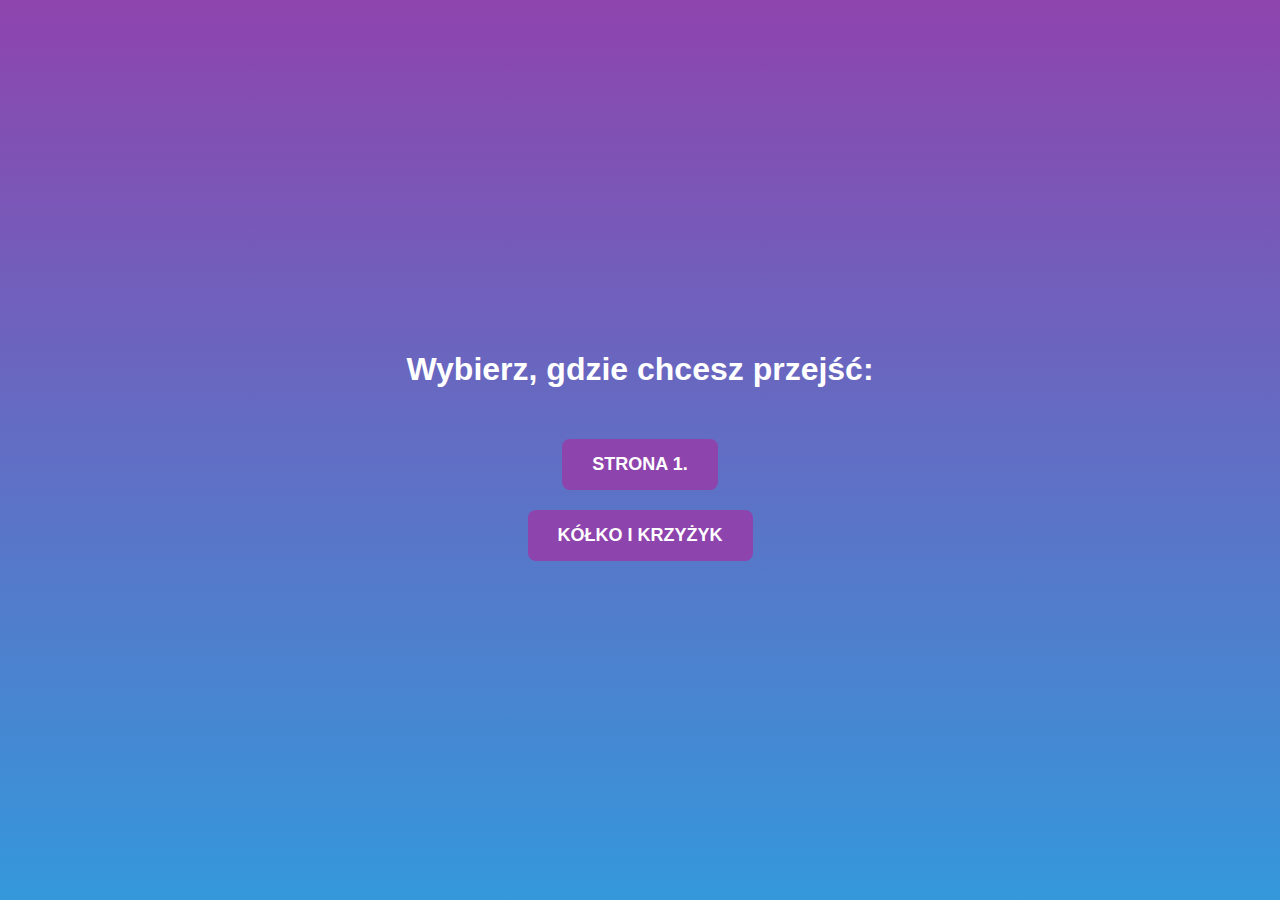
==== commit 08602387: "Update index.html" ====
--- a/index.html
+++ b/index.html
@@ -14,6 +14,7 @@
             display: flex;
             justify-content: center;
             align-items: center;
+            flex-direction: column; /* Dodajemy flex-direction: column; aby elementy były ustawione jeden pod drugim */
         }
 
         h1 {
@@ -25,6 +26,7 @@
             justify-content: center;
             align-items: center;
             flex-direction: column;
+            margin-top: 20px; /* Dodajemy odstęp na górze przycisków */
         }
 
         .button {
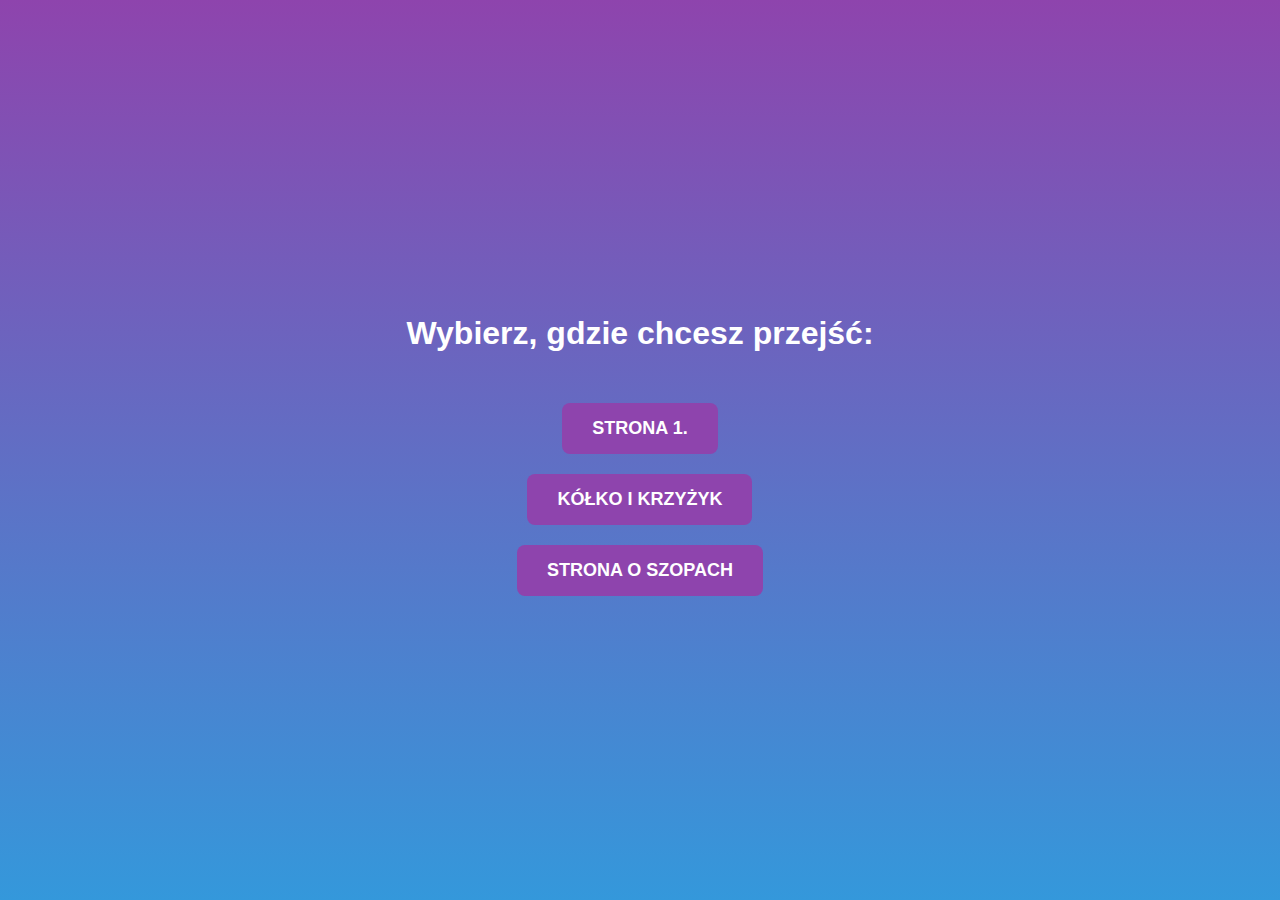
==== commit 944187f0: "Update index.html" ====
--- a/index.html
+++ b/index.html
@@ -14,7 +14,7 @@
             display: flex;
             justify-content: center;
             align-items: center;
-            flex-direction: column; /* Dodajemy flex-direction: column; aby elementy były ustawione jeden pod drugim */
+            flex-direction: column; 
         }
 
         h1 {
@@ -26,7 +26,7 @@
             justify-content: center;
             align-items: center;
             flex-direction: column;
-            margin-top: 20px; /* Dodajemy odstęp na górze przycisków */
+            margin-top: 20px; 
         }
 
         .button {
@@ -53,6 +53,7 @@
     <div class="button-container">
         <button class="button" onclick="location.href='https://natkapietruszki213.github.io/PWI/G4'">Strona 1.</button>
         <button class="button" onclick="location.href='https://natkapietruszki213.github.io/PWI/KiK'">Kółko i krzyżyk</button>
+        <button class="button" onclick="location.href='https://natkapietruszki213.github.io/PWI/Szop'">Strona o szopach</button>
     </div>
 </body>
 </html>
